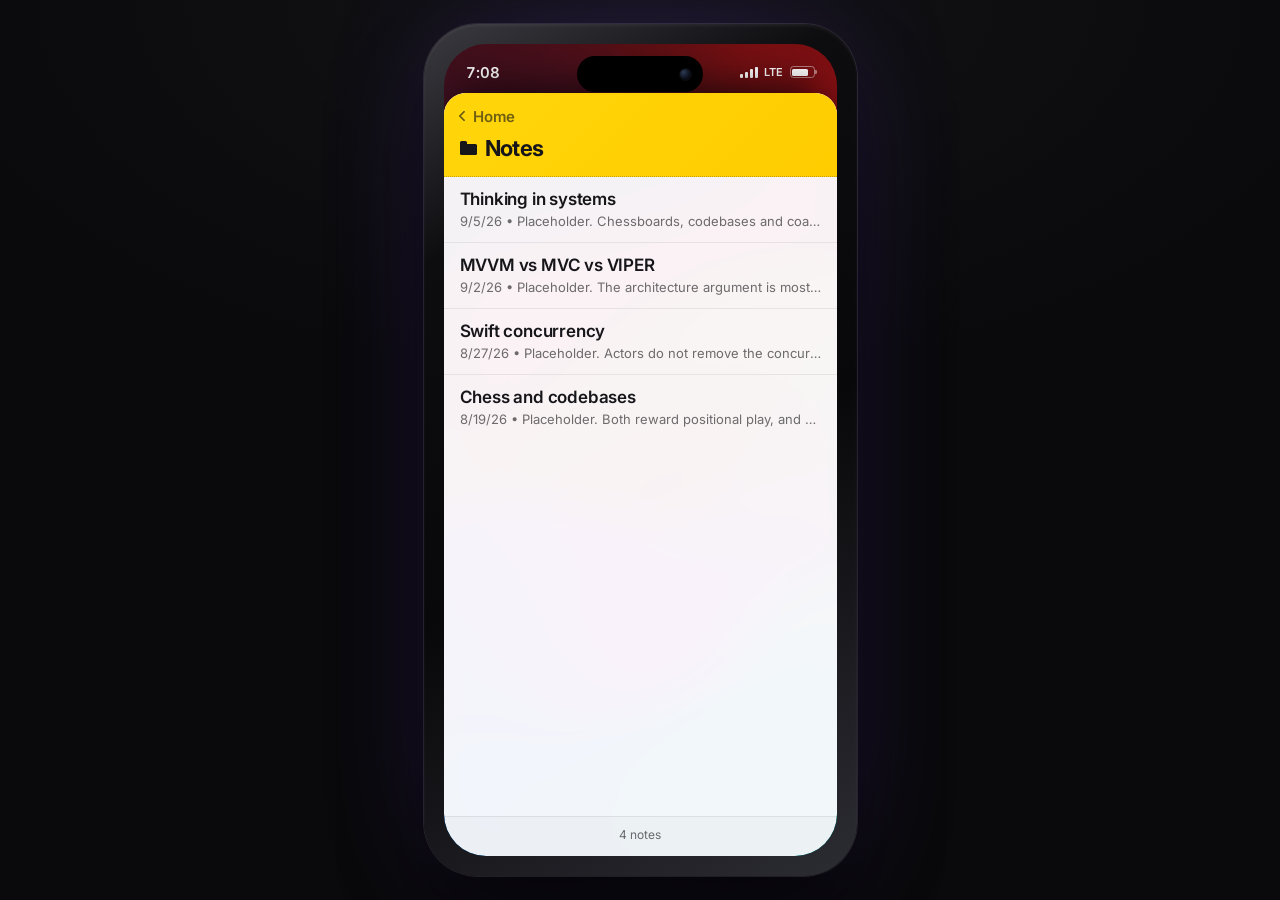
==== notes/index.html @ 321afedf "Make the build deterministic, and tidy the generated head The feed carried a wall-clock lastBuildDat" ====
<!DOCTYPE html>
<html lang="en">
<head>
  <meta charset="utf-8" />
  <meta name="viewport" content="width=device-width, initial-scale=1, viewport-fit=cover" />
<!-- generated by build.py — edit content/notes/*.md instead -->

  <title>Notes — Zain A.</title>
  <meta name="description" content="Long-form notes on iOS engineering, architecture and the systems around them." />
  <link rel="canonical" href="https://iosza.in/notes/" />
  <meta name="theme-color" content="#0a0a0c" />
  <meta name="color-scheme" content="dark" />

  <meta property="og:type" content="website" />
  <meta property="og:url" content="https://iosza.in/notes/" />
  <meta property="og:title" content="Notes — Zain A." />
  <meta property="og:description" content="Long-form notes on iOS engineering, architecture and the systems around them." />
  <meta property="og:image" content="https://iosza.in/assets/og-card.png" />
  <meta property="og:image:width" content="1200" />
  <meta property="og:image:height" content="630" />
  <meta property="og:image:alt" content="Zain A., iOS Engineer" />

  <meta name="twitter:card" content="summary_large_image" />
  <meta name="twitter:title" content="Notes — Zain A." />
  <meta name="twitter:description" content="Long-form notes on iOS engineering, architecture and the systems around them." />
  <meta name="twitter:image" content="https://iosza.in/assets/og-card.png" />

  <link rel="icon" href="../assets/favicon.svg" type="image/svg+xml" />
  <link rel="apple-touch-icon" href="../assets/apple-touch-icon.png" />
  <link rel="alternate" type="application/rss+xml" title="Notes — Zain A." href="../notes/feed.xml" />

  <link rel="preconnect" href="https://fonts.googleapis.com">
  <link rel="preconnect" href="https://fonts.gstatic.com" crossorigin>
  <link href="https://fonts.googleapis.com/css2?family=Inter:wght@400;500;600;700&display=swap" rel="stylesheet">
  <link rel="stylesheet" href="../styles.css">

  <script type="application/ld+json">
  {
    "@context": "https://schema.org",
    "@type": "Blog",
    "name": "Notes — Zain A.",
    "url": "https://iosza.in/notes/",
    "author": { "@type": "Person", "name": "Zain Ahmed", "url": "https://iosza.in/" }
  }
  </script>
</head>
<body>
  <div class="stage">
    <div class="phone-frame">
      <div class="dynamic-island" aria-hidden="true">
        <span class="island-camera"></span>
      </div>

      <main class="screen screen-app">
        <div class="statusbar" aria-hidden="true">
          <span class="clock" id="time">9:41</span>
          <span class="status-right">
            <span class="signal"><i></i><i></i><i></i><i></i></span>
            <span class="carrier">LTE</span>
            <span class="battery"></span>
          </span>
        </div>

        <section class="notes-app" aria-labelledby="notes-app-title">
          <header class="notes-app-bar">
            <a class="notes-app-back" href="../">
              <span class="notes-app-chevron" aria-hidden="true"></span>
              <span>Home</span>
            </a>
            <h1 class="notes-app-title" id="notes-app-title">
              <span class="notes-glyph" aria-hidden="true"></span>
              Notes
            </h1>
          </header>

          <ul class="notes-app-list">
            <li class="note-row">
              <a class="note-row-link" href="thinking-in-systems/">
                <span class="note-row-title">Thinking in systems</span>
                <span class="note-row-meta"><time datetime="2026-09-05">9/5/26</time> &#8226; Placeholder. Chessboards, codebases and coalitions turn out to be the same problem wearing different clothes.</span>
              </a>
            </li>
            <li class="note-row">
              <a class="note-row-link" href="mvvm-vs-mvc-vs-viper/">
                <span class="note-row-title">MVVM vs MVC vs VIPER</span>
                <span class="note-row-meta"><time datetime="2026-09-02">9/2/26</time> &#8226; Placeholder. The architecture argument is mostly an argument about where you are willing to put the mess.</span>
              </a>
            </li>
            <li class="note-row">
              <a class="note-row-link" href="swift-concurrency/">
                <span class="note-row-title">Swift concurrency</span>
                <span class="note-row-meta"><time datetime="2026-08-27">8/27/26</time> &#8226; Placeholder. Actors do not remove the concurrency problem, they move it to the boundary where you can see it.</span>
              </a>
            </li>
            <li class="note-row">
              <a class="note-row-link" href="chess-and-codebases/">
                <span class="note-row-title">Chess and codebases</span>
                <span class="note-row-meta"><time datetime="2026-08-19">8/19/26</time> &#8226; Placeholder. Both reward positional play, and both punish the move that only works if nothing else changes.</span>
              </a>
            </li>
          </ul>

          <p class="notes-app-count">4 notes</p>
        </section>
      </main>
    </div>
  </div>

  <script src="../clock.js"></script>
</body>
</html>
---- styles.css ----
/* ==========================================================================
   Zain Ahmed — iOS-style portfolio
   The phone frame is 393px wide, matching an iPhone 15 Pro at 1x, so the
   iOS type ramp below is used at its true point sizes rather than rescaled.
   ========================================================================== */

:root {
  /* --- Wallpaper -------------------------------------------------------- */
  /* The stock iOS wallpaper. It is what makes this read as an iPhone rather
     than a generic phone, so it stays. */
  --wall: url('assets/wallpaper.jpg') center / cover no-repeat;
  /* The image has a near-white band across the middle, exactly where the
     Connect and Tools rows sit, and that band sets the legibility floor.

     Most of the taming is done by the filter rather than the scrim, because a
     black scrim desaturates as it darkens — it washes the wallpaper toward
     grey — whereas contrast() compresses the bright band while lifting the
     shadows, and saturate() puts the colour back. Measured against the source
     image, this combination is 35% brighter and 26% more colourful than a flat
     scrim alone, at the same worst-case contrast.

     White app labels sit at 4.57:1 here (AA is 4.5:1). Raising brightness or
     dropping the scrim goes under it — re-measure rather than adjusting by
     eye. */
  --wall-filter: saturate(1.45) contrast(0.8) brightness(0.72);
  --wall-scrim:
    linear-gradient(
      180deg,
      rgba(8, 4, 20, 0.20) 0%,
      rgba(8, 4, 20, 0.26) 34%,
      rgba(8, 4, 20, 0.30) 62%,
      rgba(8, 4, 20, 0.24) 100%
    );

  /* --- Surfaces --------------------------------------------------------- */
  --void: #0a0a0c;          /* the room the phone sits in */
  --void-lift: #131317;
  --widget-bg: rgba(255, 255, 255, 0.94);
  --widget-line: rgba(0, 0, 0, 0.07);
  --panel-bg: rgba(22, 20, 30, 0.72);
  --panel-line: rgba(255, 255, 255, 0.10);
  --sheet-bg: rgba(30, 28, 38, 0.86);

  /* --- Ink -------------------------------------------------------------- */
  --ink: #ffffff;
  --ink-2: rgba(255, 255, 255, 0.72);
  --ink-3: rgba(255, 255, 255, 0.46);
  --ink-dark: #16161a;
  --ink-dark-2: rgba(22, 22, 26, 0.62);
  --ink-dark-3: rgba(22, 22, 26, 0.42);

  /* iOS dark-mode system colors, not the light-mode ones. */
  --blue: #0a84ff;
  --yellow: #ffd60a;
  --focus: #0a84ff;

  /* --- Type ramp (iOS) -------------------------------------------------- */
  --t-large: 34px;
  --t-title2: 22px;
  --t-title3: 20px;
  --t-headline: 17px;
  --t-body: 17px;
  --t-callout: 16px;
  --t-subhead: 15px;
  --t-footnote: 13px;
  --t-caption: 12px;
  --t-caption2: 11px;

  --sans: -apple-system, BlinkMacSystemFont, "SF Pro Text", "SF Pro Display",
          "Inter", "Segoe UI", Roboto, system-ui, sans-serif;
  --mono: ui-monospace, SFMono-Regular, "SF Mono", Menlo, Consolas, monospace;

  /* --- Reading scale ----------------------------------------------------
     The ramp above is a UI ramp. It tops out at 17px for body copy, which is
     right in a 393px column and too small in a 65ch one, so long-form gets
     four more steps rather than a second system — the article pages still use
     --t-footnote, --t-callout and --t-title3 alongside these. Each one is the
     ceiling of a clamp whose floor is a value from the ramp above, so a phone
     reads the iOS sizes and a laptop reads the larger ones. */
  --t-read: 20px;
  --t-read-lead: 22px;
  --t-read-h2: 30px;
  --t-display: 40px;

  /* --- Article surfaces --------------------------------------------------
     The article pages keep the wallpaper so they feel like the same site, but
     a 2,000-word column cannot be asked to hold contrast against the image's
     near-white band. A second veil over the usual scrim takes the worst case
     from 4.57:1 to 9.3:1 for white and 5.7:1 for --ink-2, which is what the
     hero sits on; the reading surface under it composites to rgb(19,19,22)
     over that same worst case, putting body text at 14.0:1. */
  --read-veil:
    linear-gradient(
      180deg,
      rgba(6, 4, 14, 0.42) 0%,
      rgba(6, 4, 14, 0.55) 55%,
      rgba(6, 4, 14, 0.62) 100%
    );
  --read-surface: rgba(12, 12, 15, 0.94);
  --ink-read: rgba(255, 255, 255, 0.88);

  /* --- Geometry --------------------------------------------------------- */
  --r-tile: 22%;            /* percentage keeps the squircle proportional */
  --r-widget: 20px;
  --r-panel: 26px;
  --r-screen: 42px;
  --r-frame: 54px;

  /* --- Motion ----------------------------------------------------------- */
  /* The curve iOS uses to present sheets. */
  --ease-sheet: cubic-bezier(0.32, 0.72, 0, 1);
  --ease-out: cubic-bezier(0.22, 0.61, 0.36, 1);
  /* A real spring, with the overshoot left in. */
  --spring: linear(
    0, 0.0088 1.9%, 0.0344 3.9%, 0.1163 7.2%, 0.4213 16.6%, 0.5399 20.7%,
    0.6408 24.9%, 0.7255 29.2%, 0.7962 33.7%, 0.8548 38.5%, 0.9028 43.6%,
    0.9419 49.3%, 0.9718 55.4%, 0.9937 62.5%, 1.0074 70.4%, 1.0129 80.4%,
    1.0084 94.4%, 1
  );
  --dur-sheet: 480ms;
  --dur-tap: 140ms;
}

/* ==========================================================================
   Reset
   ========================================================================== */

*, *::before, *::after { box-sizing: border-box; }
* { margin: 0; padding: 0; }

html { -webkit-text-size-adjust: 100%; }

body {
  min-height: 100vh;
  min-height: 100dvh;
  font-family: var(--sans);
  font-size: var(--t-body);
  line-height: 1.4;
  color: var(--ink);
  background: var(--void);
  background-image: radial-gradient(80% 60% at 50% 0%, var(--void-lift) 0%, var(--void) 70%);
  -webkit-font-smoothing: antialiased;
  -moz-osx-font-smoothing: grayscale;
  overflow-x: hidden;
}

img { display: block; max-width: 100%; height: auto; }
ul { list-style: none; }

button {
  font: inherit;
  color: inherit;
  background: none;
  border: 0;
  cursor: pointer;
  -webkit-tap-highlight-color: transparent;
}

a {
  color: inherit;
  text-decoration: none;
  -webkit-tap-highlight-color: transparent;
}

:focus-visible {
  outline: 2px solid var(--focus);
  outline-offset: 3px;
  border-radius: 6px;
}

/* ==========================================================================
   Stage — the room the phone is staged in
   ========================================================================== */

.stage {
  position: relative;
  display: flex;
  align-items: center;
  justify-content: center;
  min-height: 100vh;
  min-height: 100dvh;
  padding: 24px;
}

/* A soft pool of light under the phone, so it reads as sitting in a space
   rather than floating on a flat background. */
.stage::after {
  content: "";
  position: absolute;
  left: 50%;
  bottom: max(8px, 4vh);
  width: min(620px, 70vw);
  height: 120px;
  transform: translateX(-50%);
  background: radial-gradient(50% 50% at 50% 50%, rgba(123, 63, 242, 0.22) 0%, rgba(123, 63, 242, 0) 70%);
  filter: blur(24px);
  pointer-events: none;
  z-index: 0;
  transition: transform 700ms var(--ease-sheet);
}

.stage.detail-open::after { transform: translateX(calc(-50% - 250px)); }

/* ==========================================================================
   Phone
   ========================================================================== */

.phone-frame {
  position: relative;
  z-index: 1;
  width: 433px;              /* 393 screen + 20 bezel each side */
  height: 892px;
  max-height: calc(100dvh - 48px);
  padding: 20px;
  border-radius: var(--r-frame);
  background: linear-gradient(150deg, #3a3a40 0%, #0d0d10 22%, #08080a 55%, #2c2c33 100%);
  box-shadow:
    0 0 0 1px rgba(255, 255, 255, 0.10),
    0 2px 3px rgba(255, 255, 255, 0.06) inset,
    0 50px 90px -20px rgba(0, 0, 0, 0.85),
    0 0 120px -30px rgba(123, 63, 242, 0.35);
  transition: transform 700ms var(--ease-sheet);
}

.stage.detail-open .phone-frame { transform: translateX(-250px); }

.dynamic-island {
  position: absolute;
  top: 32px;
  left: 50%;
  transform: translateX(-50%);
  width: 126px;
  height: 36px;
  border-radius: 18px;
  background: #000;
  z-index: 5;
  display: flex;
  align-items: center;
  justify-content: flex-end;
  padding-right: 12px;
}

.island-camera {
  width: 11px;
  height: 11px;
  border-radius: 50%;
  background: radial-gradient(circle at 32% 30%, #2b3a55 0%, #0a0d16 62%);
  box-shadow: 0 0 0 1px rgba(255, 255, 255, 0.05);
}

/* --- Screen ------------------------------------------------------------- */

.screen {
  position: relative;
  display: grid;
  grid-template-rows: auto auto 1fr auto;
  gap: 11px;
  width: 100%;
  height: 100%;
  padding: 12px 18px 14px;
  border-radius: var(--r-screen);
  /* The frame is a fixed height and shrinks with the viewport, so on a short
     window the content can exceed it. Scrolling beats clipping the dock. */
  overflow-y: auto;
  overflow-x: hidden;
  scrollbar-width: none;
  isolation: isolate;
}

.screen::-webkit-scrollbar { display: none; }

.screen::before {
  content: "";
  position: absolute;
  inset: 0;
  background: var(--wall);
  filter: var(--wall-filter);
  z-index: -2;
}

.screen::after {
  content: "";
  position: absolute;
  inset: 0;
  background: var(--wall-scrim);
  z-index: -1;
}

/* ==========================================================================
   Status bar
   ========================================================================== */

.statusbar {
  display: flex;
  align-items: center;
  justify-content: space-between;
  padding: 6px 12px 0;
  font-size: var(--t-subhead);
  font-weight: 600;
  letter-spacing: 0.1px;
}

/* Tabular figures so the clock does not reflow as the digits change. */
.clock { font-variant-numeric: tabular-nums; }

.status-right {
  display: flex;
  align-items: center;
  gap: 6px;
}

.signal {
  display: flex;
  align-items: flex-end;
  gap: 2px;
  height: 11px;
}

.signal i {
  width: 3px;
  border-radius: 1px;
  background: var(--ink);
}

.signal i:nth-child(1) { height: 4px; }
.signal i:nth-child(2) { height: 6px; }
.signal i:nth-child(3) { height: 9px; }
.signal i:nth-child(4) { height: 11px; }

.carrier { font-size: var(--t-caption2); font-weight: 600; }

.battery {
  position: relative;
  width: 25px;
  height: 12px;
  border: 1px solid rgba(255, 255, 255, 0.45);
  border-radius: 3.5px;
}

.battery::before {
  content: "";
  position: absolute;
  inset: 1.5px;
  width: 68%;
  border-radius: 1.5px;
  background: var(--ink);
}

.battery::after {
  content: "";
  position: absolute;
  top: 50%;
  right: -3px;
  width: 2px;
  height: 4px;
  transform: translateY(-50%);
  border-radius: 0 1px 1px 0;
  background: rgba(255, 255, 255, 0.45);
}

/* ==========================================================================
   Widgets
   ========================================================================== */

.widgets {
  display: grid;
  grid-template-columns: 1fr 1fr;
  gap: 10px;
}

.widget {
  padding: 12px;
  border-radius: var(--r-widget);
  background: var(--widget-bg);
  color: var(--ink-dark);
  box-shadow:
    0 1px 0 rgba(255, 255, 255, 0.4) inset,
    0 8px 22px -10px rgba(0, 0, 0, 0.65);
  -webkit-backdrop-filter: blur(20px) saturate(180%);
  backdrop-filter: blur(20px) saturate(180%);
}

/* Widgets on a real home screen do not match each other — each one carries its
   own app's design language. Notes keeps the white paper of the real Notes
   widget; this one takes the dark vibrancy material, which separates the two
   and lets the name carry the weight its heading rank deserves. */
.about {
  color: var(--ink);
  /* A dark vibrancy material, so it stays translucent and lets the wallpaper
     through the blur — that is what separates it from the wallpaper, not
     opacity. An earlier pass at 0.94 alpha was effectively solid: it sat only
     1.5x lighter than the band behind it, which read as a flat dark slab and
     made the backdrop-filter pointless. These values land 3.4-4.3x lighter
     than that band, keeping white at 9.3:1 and the tagline at 4.6:1. */
  background:
    linear-gradient(158deg, rgba(104, 100, 140, 0.56) 0%, rgba(88, 84, 122, 0.58) 100%);
  -webkit-backdrop-filter: blur(30px) saturate(200%);
  backdrop-filter: blur(30px) saturate(200%);
  box-shadow:
    0 0 0 0.5px rgba(255, 255, 255, 0.22) inset,
    0 1px 0 rgba(255, 255, 255, 0.18) inset,
    0 12px 30px -14px rgba(0, 0, 0, 0.8);
}

/* Short and lowercase, so it can carry real size — a four-letter name at the
   old 22px just left the card looking empty. */
.about h1 {
  font-size: var(--t-large);
  font-weight: 700;
  letter-spacing: -1.4px;
  line-height: 1;
}

.about .role {
  margin-top: 7px;
  font-size: var(--t-caption);
  font-weight: 600;
  line-height: 1.45;
  /* iOS system blue is tuned for near-black. On this lifted, translucent
     surface it measures 2.55:1 — lightened until it clears AA at 4.9:1. */
  color: #82c2ff;
}

.about .tagline {
  margin-top: 8px;
  padding-top: 8px;
  border-top: 1px solid rgba(255, 255, 255, 0.12);
  font-size: var(--t-caption2);
  line-height: 1.35;
  color: var(--ink-2);
  text-wrap: pretty;
}

/* --- Notes -------------------------------------------------------------- */

/* The real Notes widget: a yellow header band with a white folder mark, a
   perforated edge under it, then the note list on white. The header bleeds to
   the widget edges, so the padding lives on the sections rather than the card.
   `.widget.notes` outranks the plain `.widget` padding at every breakpoint. */
.widget.notes {
  display: flex;
  flex-direction: column;
  padding: 0;
  overflow: hidden;
}

/* An <a> to /notes/, matching the real widget: tapping the header opens the
   app. The band bleeds to the widget edges under `overflow: hidden`, so the
   focus ring is inset — a positive offset would be clipped away. */
.notes-header {
  display: flex;
  align-items: center;
  gap: 7px;
  padding: 9px 13px 7px;
  color: var(--ink-dark);
  background: linear-gradient(135deg, #ffd60a 0%, #ffcc00 100%);
  border-bottom: 1.5px dotted rgba(0, 0, 0, 0.22);
  transition: filter var(--dur-tap) var(--ease-out);
}

.notes-header:focus-visible {
  outline: 2px solid var(--ink-dark);
  outline-offset: -3px;
  border-radius: 0;
}

@media (hover: hover) {
  .notes-header:hover { filter: brightness(1.06); }
}

/* Filled white folder: a tab, then the body. */
.notes-glyph {
  position: relative;
  width: 17px;
  height: 14px;
  flex-shrink: 0;
}

.notes-glyph::before {
  content: "";
  position: absolute;
  top: 0;
  left: 0;
  width: 7.5px;
  height: 3.5px;
  border-radius: 1.5px 1.5px 0 0;
  background: currentColor;
}

.notes-glyph::after {
  content: "";
  position: absolute;
  top: 2.5px;
  left: 0;
  width: 17px;
  height: 11.5px;
  border-radius: 1.5px;
  background: currentColor;
}

/* Dark ink, not white. White on this yellow measures 1.41:1 — it is what the
   real widget does, and it is indefensible on a site that lists ADA work in
   its own experience panel. Near-black on the same band is 12.8:1 and reads
   as the Notes app's navigation bar, which is where the app view takes it. */
.notes h2 {
  font-size: var(--t-footnote);
  font-weight: 700;
  letter-spacing: -0.1px;
  color: var(--ink-dark);
}

.notes-list {
  display: flex;
  flex-direction: column;
  padding: 0 13px 10px;
}

.note-item {
  display: flex;
  flex-direction: column;
  padding: 6px 0;
  border-bottom: 1px solid var(--widget-line);
}

.note-item:last-child { border-bottom: 0; padding-bottom: 0; }

/* Each row goes straight to its article rather than to the list: the rows name
   specific pieces, so landing on an index would read as a misfire. */
.note-link {
  display: flex;
  flex-direction: column;
  gap: 1px;
}

.note-link:active { opacity: 0.5; }

@media (hover: hover) {
  .note-link:hover .note-title {
    text-decoration: underline;
    text-underline-offset: 2px;
  }
}

.note-title {
  font-size: var(--t-caption);
  font-weight: 600;
  line-height: 1.25;
}

/* One line, clipped. The preview is the note's description now rather than a
   fixed "No additional text", and a two-line preview would grow the card past
   the name widget it is stretch-aligned with.

   --ink-dark-3 was 2.53:1 against the widget paper. --ink-dark-2 is 4.96:1;
   the alpha that first clears AA here is 0.591, so 0.62 is the nearest token
   above it rather than a new one. */
.note-meta {
  font-size: 10px;
  color: var(--ink-dark-2);
  line-height: 1.2;
  white-space: nowrap;
  overflow: hidden;
  text-overflow: ellipsis;
}

/* ==========================================================================
   Notes app — /notes/, the widget's app opened over the home screen

   This is a page of its own rather than an overlay on /. An overlay would mean
   browser Back from an article returns to the home screen with the app shut,
   and the list would have no URL to link or share.

   A list of titles reads fine at 393px, so the frame costs nothing here and
   the illusion is worth keeping. The articles abandon it — see Reader below.
   ========================================================================== */

/* Two rows, not four: status bar, then the app filling everything under it.
   `.screen.screen-app` outranks the plain `.screen` rule in the mobile block,
   which restates the four-row template. */
.screen.screen-app {
  grid-template-rows: auto 1fr;
  gap: 0;
  padding: 12px 0 0;
}

.screen-app .statusbar { padding: 6px 22px 0; }

/* iOS zooms an app open from the icon it was launched from. The Notes icon is
   the third tile of the Connect row, about 62% across and 66% down the home
   screen, and the app is very nearly the full screen, so its own 62%/66% is
   close enough to land the zoom where the icon was. 0.16 is 62px over 393px —
   an icon's share of the screen width. */
@keyframes app-open {
  from { opacity: 0; transform: scale(0.16); }
  to   { opacity: 1; transform: scale(1); }
}

.notes-app {
  display: flex;
  flex-direction: column;
  min-height: 0;             /* so the list, not the card, does the scrolling */
  margin-top: 10px;
  border-radius: 22px 22px 0 0;
  background: rgba(252, 252, 254, 0.96);
  -webkit-backdrop-filter: blur(24px) saturate(180%);
  backdrop-filter: blur(24px) saturate(180%);
  color: var(--ink-dark);
  overflow: hidden;
  box-shadow:
    0 1px 0 rgba(255, 255, 255, 0.5) inset,
    0 -14px 40px -12px rgba(0, 0, 0, 0.7);
  transform-origin: 62% 66%;
  animation: app-open 520ms var(--ease-sheet) backwards;
}

/* --- Navigation bar ----------------------------------------------------- */

.notes-app-bar {
  flex-shrink: 0;
  padding: 10px 16px 12px;
  background: linear-gradient(135deg, #ffd60a 0%, #ffcc00 100%);
  border-bottom: 1.5px dotted rgba(0, 0, 0, 0.22);
}

.notes-app-back {
  display: inline-flex;
  align-items: center;
  gap: 5px;
  font-size: var(--t-subhead);
  font-weight: 600;
  color: var(--ink-dark-2);   /* 7.3:1 on the band */
}

.notes-app-back:focus-visible {
  outline-color: var(--ink-dark);
  outline-offset: 2px;
}

@media (hover: hover) {
  .notes-app-back:hover { color: var(--ink-dark); }
}

.notes-app-chevron {
  width: 8px;
  height: 8px;
  border-left: 2px solid currentColor;
  border-bottom: 2px solid currentColor;
  border-radius: 1px;
  transform: rotate(45deg);
}

.notes-app-title {
  display: flex;
  align-items: center;
  gap: 8px;
  margin-top: 6px;
  font-size: var(--t-title2);
  font-weight: 700;
  letter-spacing: -0.6px;
  color: var(--ink-dark);
}

/* --- List --------------------------------------------------------------- */

.notes-app-list {
  flex: 1;
  min-height: 0;
  overflow-y: auto;
  overscroll-behavior: contain;
  -webkit-overflow-scrolling: touch;
}

.note-row + .note-row { border-top: 1px solid var(--widget-line); }

.note-row-link {
  display: flex;
  flex-direction: column;
  gap: 3px;
  padding: 12px 16px;
}

/* The rows run edge to edge inside `overflow: hidden`, so the ring is inset. */
.note-row-link:focus-visible {
  outline: 2px solid var(--focus);
  outline-offset: -3px;
  border-radius: 8px;
}

.note-row-link:active { background: rgba(0, 0, 0, 0.05); }

@media (hover: hover) {
  .note-row-link:hover { background: rgba(0, 0, 0, 0.035); }
}

.note-row-title {
  font-size: var(--t-headline);
  font-weight: 600;
  line-height: 1.25;
  letter-spacing: -0.2px;
}

/* One line with an ellipsis, the way the real list truncates a preview. */
.note-row-meta {
  font-size: var(--t-footnote);
  line-height: 1.3;
  color: var(--ink-dark-2);   /* 4.96:1 on the app's paper */
  white-space: nowrap;
  overflow: hidden;
  text-overflow: ellipsis;
}

/* The count sits in a bottom toolbar, as it does in the app. */
.notes-app-count {
  flex-shrink: 0;
  padding: 10px 16px max(12px, env(safe-area-inset-bottom));
  border-top: 1px solid var(--widget-line);
  background: rgba(0, 0, 0, 0.025);
  font-size: var(--t-caption);
  text-align: center;
  color: var(--ink-dark-2);
}

/* ==========================================================================
   App grid
   ========================================================================== */

/* A real home screen grid has a fixed pitch: the rows sit at a constant spacing
   under the widgets and do not stretch to fill the screen. iPad uses a larger
   pitch than iPhone, but it is still fixed. Any spare height collects between
   the last row and the dock, which is why this is flex-start and not
   space-evenly or center. */
.apps {
  display: flex;
  flex-direction: column;
  justify-content: flex-start;
  gap: 13px;
}

.row-title {
  position: relative;
  margin-bottom: 9px;
  padding: 0 4px 6px;
  font-size: var(--t-footnote);
  font-weight: 600;
  letter-spacing: -0.08px;
  color: var(--ink-2);
  text-shadow: 0 1px 3px rgba(0, 0, 0, 0.45);
}

/* A hairline under each section heading. It fades out to the right rather than
   from both ends: the headings are left-aligned, so a symmetric fade would
   imply centred content. The dark line beneath the light one keeps it visible
   where the wallpaper runs pale. */
.row-title::after {
  content: "";
  position: absolute;
  left: 0;
  right: 0;
  bottom: 0;
  height: 1px;
  background: linear-gradient(
    90deg,
    rgba(255, 255, 255, 0.26) 0%,
    rgba(255, 255, 255, 0.14) 48%,
    rgba(255, 255, 255, 0) 100%
  );
  box-shadow: 0 1px 0 rgba(0, 0, 0, 0.18);
}

.row-apps {
  display: grid;
  grid-template-columns: repeat(4, 1fr);
  gap: 10px 4px;
}

.icon {
  display: flex;
  flex-direction: column;
  align-items: center;
  gap: 5px;
  min-width: 0;
}

.tile {
  position: relative;
  display: block;
  width: 56px;
  aspect-ratio: 1;
  border-radius: var(--r-tile);
  overflow: hidden;
  background: rgba(255, 255, 255, 0.06);
  box-shadow:
    0 0 0 0.5px rgba(255, 255, 255, 0.14),
    0 6px 14px -6px rgba(0, 0, 0, 0.7);
  transition: transform var(--dur-tap) var(--ease-out);
}

.tile img { width: 100%; height: 100%; object-fit: cover; }

/* Two source icons ship with their own padding baked in; scale them up so
   every tile reads at the same optical size. */
.tile img[src*="xcode"],
.tile img[src*="swiftui"] { transform: scale(1.08); }

.label {
  font-size: var(--t-caption2);
  font-weight: 500;
  letter-spacing: -0.05px;
  color: var(--ink);
  text-shadow: 0 1px 3px rgba(0, 0, 0, 0.6);
  text-align: center;
  max-width: 100%;
  overflow: hidden;
  text-overflow: ellipsis;
  white-space: nowrap;
}

/* Touch and pointer feedback: iOS scales the icon, it does not fade it. */
.icon:active .tile { transform: scale(0.9); }

@media (hover: hover) {
  .icon:hover .tile { transform: scale(1.06); }
  .icon:active .tile { transform: scale(0.9); }
}

.icon:focus-visible { outline: none; }
.icon:focus-visible .tile {
  outline: 2.5px solid var(--focus);
  outline-offset: 3px;
}

/* ==========================================================================
   Dock
   ========================================================================== */

.dock-section { display: flex; flex-direction: column; gap: 8px; }

.dock-title {
  font-size: var(--t-footnote);
  font-weight: 600;
  color: var(--ink-2);
  text-align: center;
  text-shadow: 0 1px 3px rgba(0, 0, 0, 0.45);
}

.dock {
  display: flex;
  justify-content: center;
  gap: 22px;
  padding: 9px 20px;
  border-radius: 30px;
  background: rgba(255, 255, 255, 0.12);
  -webkit-backdrop-filter: blur(24px) saturate(180%);
  backdrop-filter: blur(24px) saturate(180%);
  box-shadow: 0 0 0 0.5px rgba(255, 255, 255, 0.10) inset;
}

.dock .tile { width: 52px; }
.dock a:active .tile { transform: scale(0.9); }

@media (hover: hover) {
  .dock a:hover .tile { transform: scale(1.06); }
}

.dock a:focus-visible { outline: none; }
.dock a:focus-visible .tile {
  outline: 2.5px solid var(--focus);
  outline-offset: 3px;
}

/* ==========================================================================
   Detail panel — desktop: a card beside the phone; mobile: a bottom sheet
   ========================================================================== */

.detail {
  position: absolute;
  top: 50%;
  left: 50%;
  z-index: 2;
  width: 460px;
  /* Shrink-wraps the content so a short entry is a compact card rather than a
     full-height column with dead space under the button. */
  height: auto;
  max-height: min(892px, calc(100dvh - 48px));
  /* The resting offset stays close to the open one: a hidden element still
     counts toward scrollWidth, and parking it far right gave the page a
     phantom horizontal scrollbar at narrower desktop widths. */
  transform: translate(calc(-50% + 264px), -50%);
  opacity: 0;
  visibility: hidden;
  transition:
    transform var(--dur-sheet) var(--ease-sheet),
    opacity 300ms var(--ease-out),
    visibility 0s linear var(--dur-sheet);
}

.stage.detail-open .detail {
  transform: translate(calc(-50% + 240px), -50%);
  opacity: 1;
  visibility: visible;
  transition:
    transform var(--dur-sheet) var(--ease-sheet),
    opacity 300ms var(--ease-out),
    visibility 0s;
}

.detail-panel {
  position: relative;
  height: auto;
  max-height: min(892px, calc(100dvh - 48px));
  overflow-y: auto;
  overscroll-behavior: contain;
  -webkit-overflow-scrolling: touch;
  padding: 34px 32px 32px;
  border-radius: var(--r-panel);
  background: var(--panel-bg);
  -webkit-backdrop-filter: blur(40px) saturate(180%);
  backdrop-filter: blur(40px) saturate(180%);
  box-shadow:
    0 0 0 1px var(--panel-line),
    0 1px 0 rgba(255, 255, 255, 0.08) inset,
    0 40px 80px -30px rgba(0, 0, 0, 0.9);
}

/* --- Panel content ------------------------------------------------------ */

.detail-close {
  position: absolute;
  top: 18px;
  right: 18px;
  display: grid;
  place-items: center;
  width: 30px;
  height: 30px;
  border-radius: 50%;
  background: rgba(255, 255, 255, 0.12);
  color: var(--ink-2);
  font-size: 15px;
  line-height: 1;
  transition: background var(--dur-tap) var(--ease-out);
}

.detail-close:hover { background: rgba(255, 255, 255, 0.22); color: var(--ink); }
.detail-close:active { transform: scale(0.92); }

.detail-head {
  display: flex;
  align-items: center;
  gap: 16px;
  padding-bottom: 20px;
  margin-bottom: 20px;
  border-bottom: 1px solid var(--panel-line);
}

.detail-icon {
  width: 64px;
  height: 64px;
  flex-shrink: 0;
  border-radius: var(--r-tile);
  overflow: hidden;
  box-shadow: 0 0 0 0.5px rgba(255, 255, 255, 0.16), 0 8px 18px -8px rgba(0, 0, 0, 0.8);
}

.detail-icon img { width: 100%; height: 100%; object-fit: cover; }

.detail-title {
  font-size: var(--t-title2);
  font-weight: 700;
  letter-spacing: -0.5px;
  line-height: 1.15;
}

.detail-role {
  margin-top: 3px;
  font-size: var(--t-subhead);
  font-weight: 500;
  color: var(--blue);
}

.detail-date {
  margin-top: 1px;
  font-size: var(--t-footnote);
  color: var(--ink-3);
  font-variant-numeric: tabular-nums;
}

.detail-body p { font-size: var(--t-subhead); color: var(--ink-2); }

.detail-bullet {
  position: relative;
  padding-left: 18px;
  margin-bottom: 11px;
  font-size: var(--t-subhead);
  line-height: 1.45;
  color: var(--ink-2);
  text-wrap: pretty;
}

.detail-bullet::before {
  content: "";
  position: absolute;
  left: 2px;
  top: 8px;
  width: 5px;
  height: 5px;
  border-radius: 50%;
  background: var(--blue);
}

.detail-link {
  color: var(--blue);
  font-weight: 500;
  text-decoration: underline;
  text-decoration-color: rgba(10, 132, 255, 0.4);
  text-underline-offset: 3px;
}

.detail-link:hover { text-decoration-color: var(--blue); }

.detail-tech {
  display: flex;
  flex-wrap: wrap;
  gap: 7px;
  margin-top: 22px;
}

.detail-tech span {
  padding: 5px 11px;
  border-radius: 100px;
  font-size: var(--t-caption);
  font-weight: 500;
  color: var(--ink-2);
  background: rgba(255, 255, 255, 0.08);
  box-shadow: 0 0 0 0.5px rgba(255, 255, 255, 0.10);
}

.detail-dismiss {
  display: block;
  width: 100%;
  margin-top: 28px;
  padding: 13px;
  border-radius: 14px;
  font-size: var(--t-headline);
  font-weight: 600;
  color: var(--blue);
  background: rgba(10, 132, 255, 0.12);
  transition: background var(--dur-tap) var(--ease-out);
}

.detail-dismiss:hover { background: rgba(10, 132, 255, 0.2); }
.detail-dismiss:active { transform: scale(0.985); }

/* The grabber only means anything on a sheet, so it is hidden on desktop. */
.detail-grabber { display: none; }

/* ==========================================================================
   Modal sheet
   ========================================================================== */

.sheet-backdrop {
  position: fixed;
  inset: 0;
  z-index: 50;
  display: grid;
  place-items: center;
  padding: 24px;
  background: rgba(4, 2, 10, 0.5);
  -webkit-backdrop-filter: blur(6px);
  backdrop-filter: blur(6px);
  opacity: 0;
  transition: opacity 260ms var(--ease-out);
}

.sheet-backdrop.open { opacity: 1; }

.sheet {
  position: relative;
  width: min(360px, 100%);
  max-height: min(560px, 85dvh);
  overflow-y: auto;
  overscroll-behavior: contain;
  padding: 26px 24px 24px;
  border-radius: var(--r-panel);
  background: var(--sheet-bg);
  -webkit-backdrop-filter: blur(40px) saturate(180%);
  backdrop-filter: blur(40px) saturate(180%);
  box-shadow:
    0 0 0 1px var(--panel-line),
    0 1px 0 rgba(255, 255, 255, 0.08) inset,
    0 40px 80px -30px rgba(0, 0, 0, 0.9);
  transform: scale(0.92);
  opacity: 0;
  transition:
    transform var(--dur-sheet) var(--spring),
    opacity 220ms var(--ease-out);
}

.sheet-backdrop.open .sheet { transform: scale(1); opacity: 1; }

.sheet-head {
  display: flex;
  align-items: flex-start;
  justify-content: space-between;
  gap: 12px;
  margin-bottom: 14px;
}

.sheet-title {
  font-size: var(--t-title3);
  font-weight: 700;
  letter-spacing: -0.4px;
}

.sheet p {
  font-size: var(--t-subhead);
  line-height: 1.45;
  color: var(--ink-2);
  text-wrap: pretty;
}

.sheet-cta {
  display: block;
  margin-top: 20px;
  padding: 13px;
  border-radius: 14px;
  font-size: var(--t-headline);
  font-weight: 600;
  text-align: center;
  color: #fff;
  background: var(--blue);
  transition: filter var(--dur-tap) var(--ease-out);
}

.sheet-cta:hover { filter: brightness(1.1); }
.sheet-cta:active { transform: scale(0.985); }

/* ==========================================================================
   Reader — /notes/<slug>/, one article

   The frame is abandoned here, on purpose. A list of titles reads fine at
   393px; two thousand words do not, and a fixed 393px column inside a 1440px
   window is a costume rather than a design. What carries over is the
   wallpaper, the type family and the tokens — the page should feel like the
   same site with the phone put down.
   ========================================================================== */

.reader {
  min-height: 100dvh;
  background: var(--void);
}

/* Fixed, so the wallpaper stays put as the article scrolls. Same image and
   same filter as the home screen; the extra veil is in --read-veil. */
.reader-wall {
  position: fixed;
  inset: 0;
  z-index: 0;
  pointer-events: none;
}

.reader-wall::before,
.reader-wall::after {
  content: "";
  position: absolute;
  inset: 0;
}

.reader-wall::before {
  background: var(--wall);
  filter: var(--wall-filter);
}

.reader-wall::after { background: var(--read-veil), var(--wall-scrim); }

.reader-hero,
.reader-main,
.reader-foot {
  position: relative;
  z-index: 1;
  padding-left: max(22px, env(safe-area-inset-left));
  padding-right: max(22px, env(safe-area-inset-right));
}

/* The measure, set by measurement rather than by the usual 65ch reflex. `ch`
   is the width of "0", which is much wider than the average lowercase letter
   in SF, so the usual 65ch ran the longest lines here to 90 characters — well
   past comfortable. 52ch measures 560px at this size and lands the longest
   lines at 76, which is the top of the range rather than past it. */
.reader-col {
  width: 100%;
  max-width: 52ch;
  margin: 0 auto;
}

/* --- Hero --------------------------------------------------------------- */

.reader-hero {
  padding-top: clamp(26px, 6vw, 64px);
  padding-bottom: clamp(34px, 7vw, 76px);
}

.reader-back {
  display: inline-flex;
  align-items: center;
  gap: 6px;
  margin-bottom: clamp(20px, 4vw, 34px);
  font-size: var(--t-subhead);
  font-weight: 600;
  color: var(--ink-2);        /* 5.7:1 worst case over the veiled wallpaper */
  transition: color var(--dur-tap) var(--ease-out);
}

@media (hover: hover) {
  .reader-back:hover { color: var(--ink); }
}

.reader-title {
  font-size: clamp(var(--t-title2), 8vw, var(--t-display));
  font-weight: 700;
  letter-spacing: -1.2px;
  line-height: 1.08;
  text-wrap: balance;
}

.reader-standfirst {
  margin-top: 14px;
  font-size: clamp(var(--t-callout), 4vw, var(--t-read-lead));
  line-height: 1.5;
  color: var(--ink-2);
  text-wrap: pretty;
}

.reader-meta {
  display: flex;
  flex-wrap: wrap;
  align-items: center;
  gap: 10px;
  margin-top: clamp(18px, 3vw, 26px);
  font-size: var(--t-footnote);
  color: var(--ink-2);
}

.reader-meta > * + *::before {
  content: "\2022";
  margin-right: 10px;
  color: var(--ink-3);
}

.reader-byline { font-weight: 600; color: var(--ink); }

/* --- Reading surface ---------------------------------------------------- */

/* No backdrop-filter on these two. They abut, and two separately blurred
   regions sampling the same fixed image leave a seam at the join. At 0.94 the
   wallpaper still shows through as a few levels of drift, which is the
   continuity the page is after. */
.reader-main {
  padding-top: clamp(30px, 6vw, 54px);
  padding-bottom: clamp(24px, 5vw, 44px);
  background: var(--read-surface);
  border-top: 1px solid rgba(255, 255, 255, 0.10);
  border-radius: var(--r-panel) var(--r-panel) 0 0;
}

.reader-foot {
  padding-bottom: clamp(40px, 9vw, 88px);
  background: var(--read-surface);
}

/* --- Prose -------------------------------------------------------------- */

.prose {
  font-size: clamp(var(--t-body), 3.4vw, var(--t-read));
  line-height: 1.72;
  color: var(--ink-read);     /* 14.0:1 on the reading surface */
  text-wrap: pretty;
}

.prose > * + * { margin-top: 1.15em; }

.prose h2,
.prose h3,
.prose h4 {
  color: var(--ink);
  letter-spacing: -0.4px;
  line-height: 1.22;
  text-wrap: balance;
}

.prose h2 {
  margin-top: 2em;
  font-size: clamp(var(--t-title2), 5.2vw, var(--t-read-h2));
  font-weight: 700;
}

.prose h3 {
  margin-top: 1.7em;
  font-size: clamp(var(--t-title3), 4vw, var(--t-read-lead));
  font-weight: 600;
}

/* h4 stays at the body size and leans on weight; anything smaller than the
   copy it introduces stops reading as a heading. */
.prose h4 {
  margin-top: 1.5em;
  font-size: 1em;
  font-weight: 700;
}

.prose strong { font-weight: 600; color: var(--ink); }
.prose em { font-style: italic; }

/* iOS system blue measures 4.94:1 on the reading surface, so the token holds
   here without lightening the way it had to on the name widget. */
.prose a {
  color: var(--blue);
  text-decoration: underline;
  text-underline-offset: 3px;
  text-decoration-thickness: 1px;
  text-decoration-color: rgba(10, 132, 255, 0.45);
  transition: text-decoration-color var(--dur-tap) var(--ease-out);
}

.prose a:hover { text-decoration-color: var(--blue); }

.prose-list { padding-left: 1.4em; }
.prose li + li { margin-top: 0.5em; }

.prose ul.prose-list > li {
  position: relative;
  list-style: none;
}

.prose ul.prose-list > li::before {
  content: "";
  position: absolute;
  left: -1em;
  top: 0.66em;
  width: 5px;
  height: 5px;
  border-radius: 50%;
  background: var(--yellow);
}

.prose ol.prose-list > li::marker {
  color: var(--yellow);
  font-variant-numeric: tabular-nums;
  font-weight: 600;
}

.prose blockquote {
  margin-top: 1.7em;
  padding: 2px 0 2px 20px;
  border-left: 3px solid var(--yellow);
  font-size: clamp(var(--t-callout), 3.7vw, var(--t-read-lead));
  line-height: 1.55;
  color: var(--ink);
}

.prose blockquote > * + * { margin-top: 0.8em; }

.prose code {
  padding: 0.15em 0.4em;
  border-radius: 6px;
  font-family: var(--mono);
  font-size: 0.86em;
  background: rgba(255, 255, 255, 0.09);
}

/* Wide code scrolls inside its own box; the page itself never does. */
.code-block {
  position: relative;
  margin-top: 1.5em;
  border: 1px solid rgba(255, 255, 255, 0.10);
  border-radius: 14px;
  background: rgba(0, 0, 0, 0.42);
  overflow: hidden;
}

.code-block pre {
  overflow-x: auto;
  padding: 18px;
}

.code-block code {
  display: block;
  padding: 0;
  border-radius: 0;
  background: none;
  font-size: var(--t-footnote);
  line-height: 1.6;
  color: var(--ink-read);
  white-space: pre;
}

.code-lang {
  position: absolute;
  top: 9px;
  right: 13px;
  font-size: var(--t-caption2);
  font-weight: 600;
  letter-spacing: 0.5px;
  text-transform: uppercase;
  color: var(--ink-3);
}

.code-block:has(.code-lang) pre { padding-top: 30px; }

.prose hr {
  margin: 2.2em 0;
  border: 0;
  height: 1px;
  background: rgba(255, 255, 255, 0.14);
}

.prose img {
  margin-top: 1.5em;
  border-radius: 14px;
}

/* --- Footer ------------------------------------------------------------- */

.reader-adjacents {
  display: grid;
  grid-template-columns: 1fr;
  gap: 12px;
  padding-top: clamp(26px, 5vw, 38px);
  border-top: 1px solid rgba(255, 255, 255, 0.12);
}

@media (min-width: 640px) {
  .reader-adjacents { grid-template-columns: 1fr 1fr; }
}

.reader-adjacent {
  display: flex;
  flex-direction: column;
  gap: 5px;
  padding: 16px 18px;
  border: 1px solid rgba(255, 255, 255, 0.09);
  border-radius: 16px;
  background: rgba(255, 255, 255, 0.055);
  transition: background var(--dur-tap) var(--ease-out);
}

@media (hover: hover) {
  .reader-adjacent:hover { background: rgba(255, 255, 255, 0.11); }
}

.reader-adjacent-label {
  font-size: var(--t-caption2);
  font-weight: 600;
  letter-spacing: 0.6px;
  text-transform: uppercase;
  color: var(--yellow);        /* 12.7:1 on the card */
}

.reader-adjacent-title {
  font-size: var(--t-callout);
  font-weight: 600;
  color: var(--ink);
  text-wrap: pretty;
}

.reader-home {
  margin-top: clamp(24px, 4vw, 34px);
  font-size: var(--t-footnote);
  color: var(--ink-2);
}

.reader-home a {
  color: var(--ink-2);
  text-decoration: underline;
  text-underline-offset: 3px;
  text-decoration-color: rgba(255, 255, 255, 0.28);
}

.reader-home a:hover { color: var(--ink); text-decoration-color: var(--ink-2); }

@media (max-width: 360px) {
  .reader-hero,
  .reader-main,
  .reader-foot {
    padding-left: max(18px, env(safe-area-inset-left));
    padding-right: max(18px, env(safe-area-inset-right));
  }
}

/* ==========================================================================
   Entrance — one orchestrated page load, then motion only on interaction
   ========================================================================== */

@keyframes rise {
  from { opacity: 0; transform: translateY(14px) scale(0.985); }
  to   { opacity: 1; transform: none; }
}

@keyframes power-on {
  from { opacity: 0; transform: translateY(22px) scale(0.97); }
  to   { opacity: 1; transform: none; }
}

/* `backwards`, not `both`: a forwards-filling animation keeps ownership of
   `transform` after it ends, which would beat the .detail-open rule that
   slides the phone aside. */
.phone-frame { animation: power-on 900ms var(--ease-sheet) backwards; }

.widgets > *,
.app-row,
.dock-section {
  animation: rise 620ms var(--ease-sheet) backwards;
  animation-delay: calc(160ms + var(--i, 0) * 70ms);
}

.widgets > *:nth-child(1) { --i: 0; }
.widgets > *:nth-child(2) { --i: 1; }
.apps .app-row:nth-child(1) { --i: 2; }
.apps .app-row:nth-child(2) { --i: 3; }
.apps .app-row:nth-child(3) { --i: 4; }
.dock-section { --i: 5; }

/* ==========================================================================
   Tablet
   ========================================================================== */

@media (max-width: 1180px) and (min-width: 768px) {
  .stage.detail-open .phone-frame { transform: translateX(-205px); }
  .stage.detail-open::after { transform: translateX(calc(-50% - 205px)); }
  .detail {
    width: 380px;
    transform: translate(calc(-50% + 249px), -50%);
  }
  .stage.detail-open .detail { transform: translate(calc(-50% + 225px), -50%); }
  .detail-panel { padding: 30px 24px 26px; }
}

/* The phone is scaled here, but a transform does not change its layout box, so
   the offsets below are figured from its visual half-width (433 * 0.84 / 2). */
@media (max-width: 900px) and (min-width: 768px) {
  .phone-frame { transform: scale(0.84); transform-origin: center; }
  .stage.detail-open .phone-frame { transform: translateX(-182px) scale(0.84); }
  .stage.detail-open::after { transform: translateX(calc(-50% - 182px)); }
  .detail {
    width: 340px;
    transform: translate(calc(-50% + 210px), -50%);
  }
  .stage.detail-open .detail { transform: translate(calc(-50% + 194px), -50%); }
  .detail-panel { padding: 26px 20px 22px; }
}

/* ==========================================================================
   Mobile — the frame comes off and the page becomes the phone
   ========================================================================== */

@media (max-width: 767px) {
  .stage {
    display: block;
    min-height: 100dvh;
    padding: 0;
  }

  .stage::after { display: none; }

  .phone-frame {
    width: 100%;
    height: auto;
    min-height: 100dvh;
    max-height: none;
    padding: 0;
    border-radius: 0;
    background: none;
    box-shadow: none;
    animation: none;
    transform: none !important;
  }

  .dynamic-island { display: none; }

  .screen {
    min-height: 100dvh;
    height: auto;
    border-radius: 0;
    gap: 20px;
    padding:
      max(12px, env(safe-area-inset-top)) max(18px, env(safe-area-inset-right))
      max(20px, env(safe-area-inset-bottom)) max(18px, env(safe-area-inset-left));
    /* Four rows, same as the base rule — status bar, widgets, apps, dock.
       The 1fr must land on the app grid: if a child above it is ever removed
       from the grid (display:none rather than hidden), the rows shift up, the
       dock inherits the 1fr and stretches, and a gap opens beneath it. */
    grid-template-rows: auto auto 1fr auto;
  }

  /* The wallpaper is fixed so it does not slide away as the page scrolls. */
  .screen::before,
  .screen::after {
    position: fixed;
    inset: 0;
  }

  /* Kept on mobile, as it was originally: the clock and indicators are what
     make the page read as a phone once the frame is gone. */
  .statusbar {
    padding: 2px 4px 0;
    font-size: var(--t-subhead);
  }

  .widgets { gap: 12px; }
  .widget { padding: 16px; border-radius: 22px; }

  /* Two columns at every width. Stacking these full-width gets closer to the
     iOS medium widget proportion, but it costs 73px of height and pushes the
     app grid and dock further down the page, which matters more. */

  .about h1 { font-size: var(--t-title2); }
  .about .role { font-size: var(--t-footnote); }
  .about .tagline { font-size: var(--t-footnote); }
  .notes h2 { font-size: var(--t-subhead); }
  .note-title { font-size: var(--t-footnote); }
  .note-meta { font-size: var(--t-caption2); }

  .apps { gap: 22px; }
  .row-title { font-size: var(--t-subhead); margin-bottom: 12px; }

  .row-apps {
    grid-template-columns: repeat(4, 1fr);
    gap: 16px 6px;
  }

  .tile { width: min(68px, 15vw); }
  .label { font-size: var(--t-caption); }

  .dock { gap: min(28px, 7vw); }
  .dock .tile { width: min(62px, 14vw); }

  /* --- Detail becomes a bottom sheet ------------------------------------ */

  .detail {
    /* `inset: 0` alone sizes this to the viewport. An explicit height here
       disagrees with the inset in some embedded contexts and leaves a strip of
       wallpaper under the sheet. */
    position: fixed;
    inset: 0;
    z-index: 100;
    width: auto;
    height: auto;
    max-height: none;
    transform: none;
    background: rgba(4, 2, 10, 0.42);
    -webkit-backdrop-filter: blur(8px);
    backdrop-filter: blur(8px);
    display: flex;
    align-items: flex-end;
  }

  .stage.detail-open .detail { transform: none; }

  .detail-panel {
    height: auto;
    max-height: 92dvh;
    width: 100%;
    padding: 10px 22px max(26px, env(safe-area-inset-bottom));
    border-radius: 24px 24px 0 0;
    transform: translateY(100%);
    transition: transform var(--dur-sheet) var(--ease-sheet);
  }

  .stage.detail-open .detail-panel { transform: translateY(0); }

  .detail-grabber {
    display: block;
    width: 36px;
    height: 5px;
    margin: 0 auto 14px;
    border-radius: 100px;
    background: rgba(255, 255, 255, 0.28);
  }

  .detail-close {
    top: 14px;
    right: 16px;
    width: 30px;
    height: 30px;
  }

  .detail-head { gap: 14px; padding-bottom: 16px; margin-bottom: 16px; }
  .detail-icon { width: 54px; height: 54px; }
  .detail-title { font-size: var(--t-title3); }

  /* --- Modal becomes a bottom sheet too --------------------------------- */

  .sheet-backdrop {
    display: flex;
    align-items: flex-end;
    padding: 0;
  }

  .sheet {
    width: 100%;
    max-height: 88dvh;
    padding: 10px 22px max(26px, env(safe-area-inset-bottom));
    border-radius: 24px 24px 0 0;
    transform: translateY(100%);
    transition: transform var(--dur-sheet) var(--ease-sheet), opacity 200ms var(--ease-out);
  }

  .sheet-backdrop.open .sheet { transform: translateY(0); }

  .sheet::before {
    content: "";
    display: block;
    width: 36px;
    height: 5px;
    margin: 0 auto 16px;
    border-radius: 100px;
    background: rgba(255, 255, 255, 0.28);
  }
}

/* Four columns hold down to 320px once the tiles shrink; dropping to three
   would strand the fourth app of each row on a line of its own. */
@media (max-width: 360px) {
  .tile { width: min(58px, 15vw); }
  .label { font-size: var(--t-caption2); }
  .row-apps { gap: 14px 4px; }
  .dock .tile { width: min(54px, 14vw); }
}

/* ==========================================================================
   Reduced motion
   ========================================================================== */

@media (prefers-reduced-motion: reduce) {
  *, *::before, *::after {
    animation-duration: 0.01ms !important;
    animation-iteration-count: 1 !important;
    transition-duration: 0.01ms !important;
    scroll-behavior: auto !important;
  }

  .detail,
  .stage.detail-open .detail { transition: opacity 0.01ms, visibility 0s; }
}
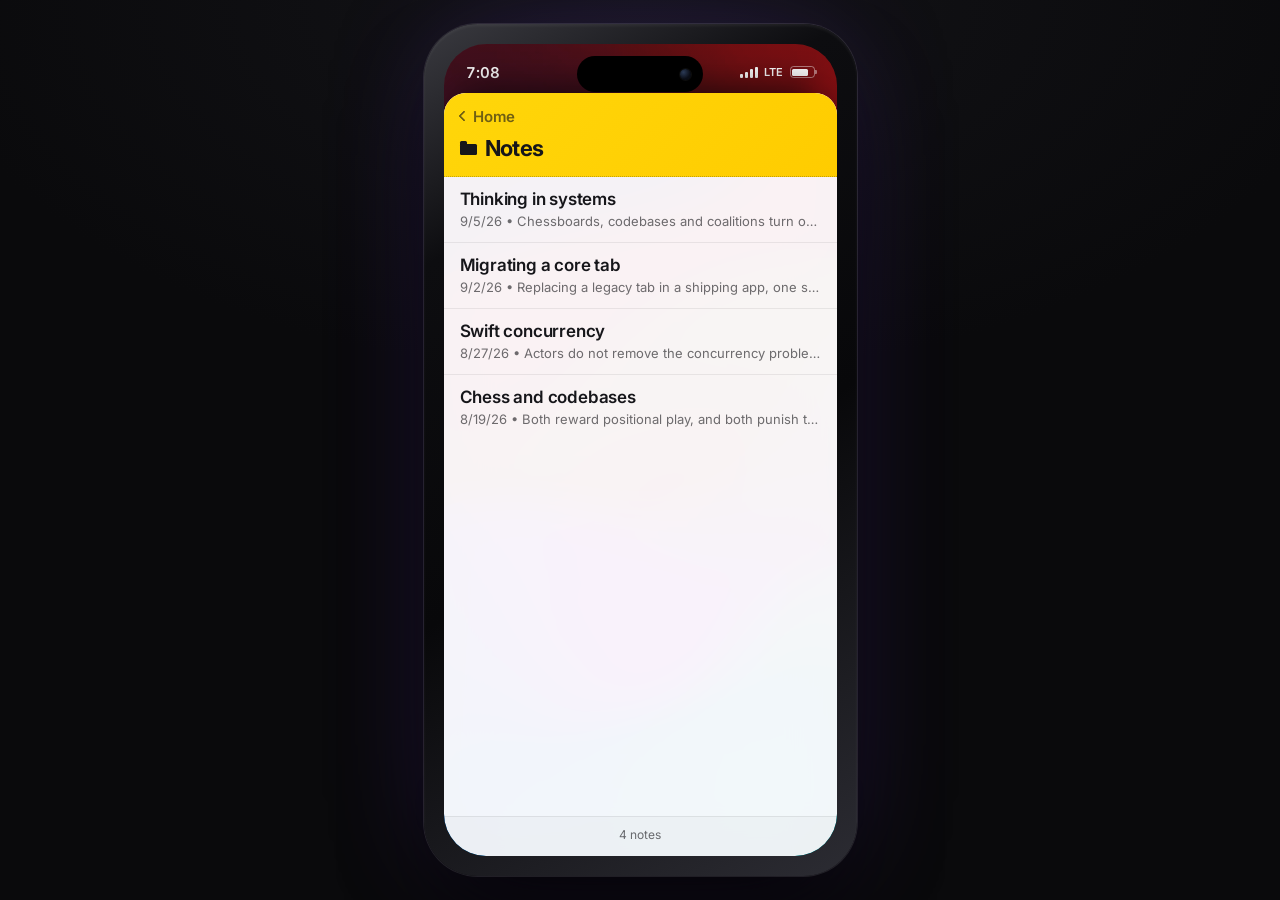
==== commit 1797a490: "Drop the MVVM placeholder, cut the boilerplate intros, add a sticky nav bar Three changes Zain asked" ====
--- a/notes/index.html
+++ b/notes/index.html
@@ -77,25 +77,25 @@
             <li class="note-row">
               <a class="note-row-link" href="thinking-in-systems/">
                 <span class="note-row-title">Thinking in systems</span>
-                <span class="note-row-meta"><time datetime="2026-09-05">9/5/26</time> &#8226; Placeholder. Chessboards, codebases and coalitions turn out to be the same problem wearing different clothes.</span>
+                <span class="note-row-meta"><time datetime="2026-09-05">9/5/26</time> &#8226; Chessboards, codebases and coalitions turn out to be the same problem wearing different clothes.</span>
               </a>
             </li>
             <li class="note-row">
-              <a class="note-row-link" href="mvvm-vs-mvc-vs-viper/">
-                <span class="note-row-title">MVVM vs MVC vs VIPER</span>
-                <span class="note-row-meta"><time datetime="2026-09-02">9/2/26</time> &#8226; Placeholder. The architecture argument is mostly an argument about where you are willing to put the mess.</span>
+              <a class="note-row-link" href="migrating-a-core-tab/">
+                <span class="note-row-title">Migrating a core tab</span>
+                <span class="note-row-meta"><time datetime="2026-09-02">9/2/26</time> &#8226; Replacing a legacy tab in a shipping app, one screen at a time, without a rewrite anyone had to approve.</span>
               </a>
             </li>
             <li class="note-row">
               <a class="note-row-link" href="swift-concurrency/">
                 <span class="note-row-title">Swift concurrency</span>
-                <span class="note-row-meta"><time datetime="2026-08-27">8/27/26</time> &#8226; Placeholder. Actors do not remove the concurrency problem, they move it to the boundary where you can see it.</span>
+                <span class="note-row-meta"><time datetime="2026-08-27">8/27/26</time> &#8226; Actors do not remove the concurrency problem, they move it to the boundary where you can see it.</span>
               </a>
             </li>
             <li class="note-row">
               <a class="note-row-link" href="chess-and-codebases/">
                 <span class="note-row-title">Chess and codebases</span>
-                <span class="note-row-meta"><time datetime="2026-08-19">8/19/26</time> &#8226; Placeholder. Both reward positional play, and both punish the move that only works if nothing else changes.</span>
+                <span class="note-row-meta"><time datetime="2026-08-19">8/19/26</time> &#8226; Both reward positional play, and both punish the move that only works if nothing else changes.</span>
               </a>
             </li>
           </ul>
--- a/styles.css
+++ b/styles.css
@@ -1192,26 +1192,77 @@
   margin: 0 auto;
 }
 
-/* --- Hero --------------------------------------------------------------- */
-
-.reader-hero {
-  padding-top: clamp(26px, 6vw, 64px);
-  padding-bottom: clamp(34px, 7vw, 76px);
-}
-
-.reader-back {
+/* --- Navigation bar ------------------------------------------------------
+   Sticky, so the way back is reachable at any scroll position. The article
+   otherwise reads as a page you have been dropped onto rather than a screen
+   you pushed onto a stack, which is the wrong end of the illusion to lose.
+
+   The title swap is progressive: `position: sticky` and the back link are
+   pure CSS, and reader.js only adds the condensed title. With the script
+   blocked you still get a working bar.
+   ------------------------------------------------------------------------ */
+
+.reader-bar {
+  position: sticky;
+  top: 0;
+  z-index: 10;
+  padding: 0 max(22px, env(safe-area-inset-left));
+  background: rgba(14, 10, 22, 0.62);
+  -webkit-backdrop-filter: blur(24px) saturate(180%);
+  backdrop-filter: blur(24px) saturate(180%);
+  border-bottom: 1px solid rgba(255, 255, 255, 0.10);
+}
+
+.reader-bar-col {
+  display: flex;
+  align-items: center;
+  gap: 12px;
+  max-width: 52ch;
+  height: 52px;
+  margin: 0 auto;
+}
+
+.reader-bar-back {
   display: inline-flex;
   align-items: center;
   gap: 6px;
-  margin-bottom: clamp(20px, 4vw, 34px);
+  flex-shrink: 0;
   font-size: var(--t-subhead);
   font-weight: 600;
-  color: var(--ink-2);        /* 5.7:1 worst case over the veiled wallpaper */
+  color: var(--ink-2);
   transition: color var(--dur-tap) var(--ease-out);
 }
 
 @media (hover: hover) {
-  .reader-back:hover { color: var(--ink); }
+  .reader-bar-back:hover { color: var(--ink); }
+}
+
+/* Sits out of the way until the hero title has scrolled under the bar. */
+.reader-bar-title {
+  min-width: 0;
+  font-size: var(--t-footnote);
+  font-weight: 600;
+  color: var(--ink);
+  white-space: nowrap;
+  overflow: hidden;
+  text-overflow: ellipsis;
+  opacity: 0;
+  transform: translateY(6px);
+  transition:
+    opacity 220ms var(--ease-out),
+    transform 220ms var(--ease-out);
+}
+
+.reader-bar.is-condensed .reader-bar-title {
+  opacity: 1;
+  transform: none;
+}
+
+/* --- Hero --------------------------------------------------------------- */
+
+.reader-hero {
+  padding-top: clamp(22px, 5vw, 52px);
+  padding-bottom: clamp(34px, 7vw, 76px);
 }
 
 .reader-title {
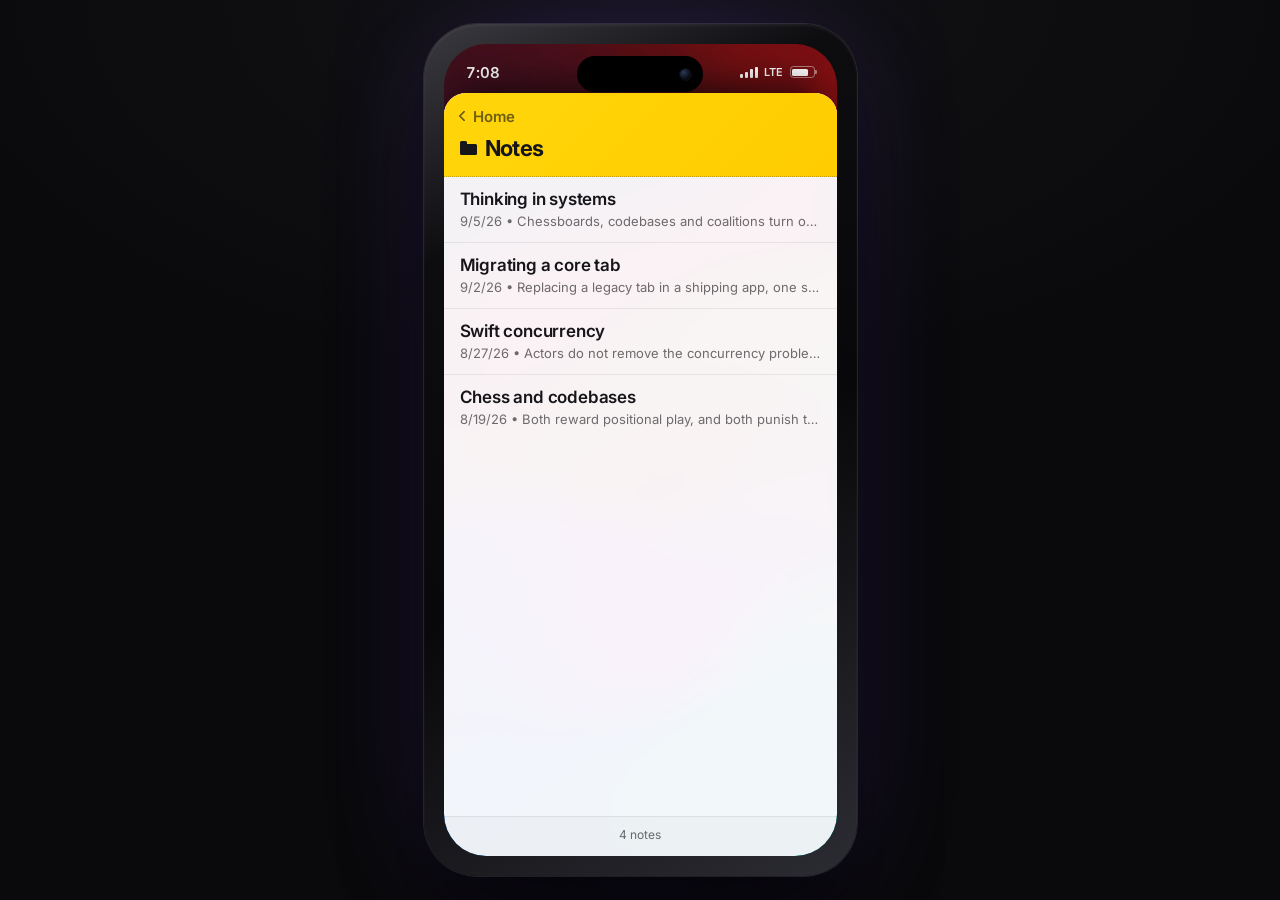
==== commit a95821b6: "Remove both remaining reasons the wallpaper can come unstuck on iOS Moving the filter onto a child o" ====
--- a/notes/index.html
+++ b/notes/index.html
@@ -32,7 +32,7 @@
   <link rel="preconnect" href="https://fonts.googleapis.com">
   <link rel="preconnect" href="https://fonts.gstatic.com" crossorigin>
   <link href="https://fonts.googleapis.com/css2?family=Inter:wght@400;500;600;700&display=swap" rel="stylesheet">
-  <link rel="stylesheet" href="../styles.css">
+  <link rel="stylesheet" href="../styles.css?v=2fa0c2c7">
 
   <script type="application/ld+json">
   {
@@ -45,6 +45,8 @@
   </script>
 </head>
 <body>
+  <div class="home-wall" aria-hidden="true"></div>
+
   <div class="stage">
     <div class="phone-frame">
       <div class="dynamic-island" aria-hidden="true">
@@ -106,6 +108,6 @@
     </div>
   </div>
 
-  <script src="../clock.js"></script>
+  <script src="../clock.js?v=0480e326"></script>
 </body>
 </html>
--- a/styles.css
+++ b/styles.css
@@ -8,21 +8,16 @@
   /* --- Wallpaper -------------------------------------------------------- */
   /* The stock iOS wallpaper. It is what makes this read as an iPhone rather
      than a generic phone, so it stays. */
-  --wall: url('assets/wallpaper.jpg') center / cover no-repeat;
-  /* The image has a near-white band across the middle, exactly where the
-     Connect and Tools rows sit, and that band sets the legibility floor.
-
-     Most of the taming is done by the filter rather than the scrim, because a
-     black scrim desaturates as it darkens — it washes the wallpaper toward
-     grey — whereas contrast() compresses the bright band while lifting the
-     shadows, and saturate() puts the colour back. Measured against the source
-     image, this combination is 35% brighter and 26% more colourful than a flat
-     scrim alone, at the same worst-case contrast.
-
-     White app labels sit at 4.57:1 here (AA is 4.5:1). Raising brightness or
-     dropping the scrim goes under it — re-measure rather than adjusting by
-     eye. */
-  --wall-filter: saturate(1.45) contrast(0.8) brightness(0.72);
+  --wall: url('assets/wallpaper-tuned.jpg') center / cover no-repeat;
+  /* The image ships pre-filtered. The CSS filter it replaces promoted the
+     wallpaper into its own composited layer, and on iOS Safari that layer
+     stopped tracking the viewport: a fixed wallpaper drifted as the page
+     scrolled, exposing bands of page background above and below it. Baking it
+     also stops the browser re-filtering a full-screen image every frame.
+
+     tools/wallpaper.py holds the values and the reasoning. White app labels
+     sit at 4.70:1 over the scrim below (AA is 4.5:1) — re-measure there rather
+     than adjusting by eye. */
   --wall-scrim:
     linear-gradient(
       180deg,
@@ -141,7 +136,6 @@
   background-image: radial-gradient(80% 60% at 50% 0%, var(--void-lift) 0%, var(--void) 70%);
   -webkit-font-smoothing: antialiased;
   -moz-osx-font-smoothing: grayscale;
-  overflow-x: hidden;
 }
 
 img { display: block; max-width: 100%; height: auto; }
@@ -174,6 +168,7 @@
 
 .stage {
   position: relative;
+  z-index: 1;              /* above .home-wall on mobile */
   display: flex;
   align-items: center;
   justify-content: center;
@@ -269,12 +264,40 @@
 
 .screen::-webkit-scrollbar { display: none; }
 
+/* The mobile wallpaper. Off on desktop, where the frame clips the wallpaper to
+   the screen's rounded rect and .screen's own pseudo-elements do the job.
+
+   Structured deliberately: the fixed element carries no filter, and the filter
+   sits on a child. A filter on a fixed element promotes it to its own
+   composited layer in WebKit, which stops it tracking the viewport on iOS
+   Safari — it scrolls with the document and exposes a band above it. This is
+   the same shape as .reader-wall, which never had the problem. */
+.home-wall {
+  display: none;
+  position: fixed;
+  inset: 0;
+  z-index: 0;
+  pointer-events: none;
+}
+
+.home-wall::before,
+.home-wall::after {
+  content: "";
+  position: absolute;
+  inset: 0;
+}
+
+.home-wall::before {
+  background: var(--wall);
+}
+
+.home-wall::after { background: var(--wall-scrim); }
+
 .screen::before {
   content: "";
   position: absolute;
   inset: 0;
   background: var(--wall);
-  filter: var(--wall-filter);
   z-index: -2;
 }
 
@@ -1167,7 +1190,6 @@
 
 .reader-wall::before {
   background: var(--wall);
-  filter: var(--wall-filter);
 }
 
 .reader-wall::after { background: var(--read-veil), var(--wall-scrim); }
@@ -1513,20 +1535,63 @@
   text-wrap: pretty;
 }
 
+/* The way back out of the article, and the only route to the rest of the site
+   from here — so it is a button rather than the footnote-sized text link it
+   started as. Same shape as .detail-dismiss on the home screen, which is
+   already this site's language for "leave this view".
+
+   #58a6ff rather than the iOS system blue: on this tinted fill the system
+   blue measures 4.52:1, which clears AA by nothing at all. This is 6.53:1. */
 .reader-home {
-  margin-top: clamp(24px, 4vw, 34px);
-  font-size: var(--t-footnote);
-  color: var(--ink-2);
+  margin-top: clamp(26px, 5vw, 40px);
 }
 
 .reader-home a {
-  color: var(--ink-2);
-  text-decoration: underline;
-  text-underline-offset: 3px;
-  text-decoration-color: rgba(255, 255, 255, 0.28);
-}
-
-.reader-home a:hover { color: var(--ink); text-decoration-color: var(--ink-2); }
+  display: flex;
+  align-items: center;
+  justify-content: center;
+  gap: 10px;
+  padding: 15px 22px;
+  border-radius: 16px;
+  font-size: var(--t-headline);
+  font-weight: 600;
+  color: #58a6ff;
+  background: rgba(10, 132, 255, 0.16);
+  box-shadow: inset 0 0 0 1px rgba(88, 166, 255, 0.22);
+  transition:
+    background var(--dur-tap) var(--ease-out),
+    transform var(--dur-tap) var(--ease-out);
+}
+
+@media (hover: hover) {
+  .reader-home a:hover { background: rgba(10, 132, 255, 0.26); }
+}
+
+.reader-home a:active { transform: scale(0.985); }
+
+/* A four-icon grid — the thing being returned to, not a generic house.
+   One 7px tile plus three box-shadow copies at a 10px pitch. */
+.reader-home-glyph {
+  position: relative;
+  width: 17px;
+  height: 17px;
+  flex-shrink: 0;
+}
+
+.reader-home-glyph::before {
+  content: "";
+  position: absolute;
+  top: 0;
+  left: 0;
+  width: 7px;
+  height: 7px;
+  border-radius: 2px;
+  background: currentColor;
+  box-shadow:
+    10px 0 0 currentColor,
+    0 10px 0 currentColor,
+    10px 10px 0 currentColor;
+}
 
 @media (max-width: 360px) {
   .reader-hero,
@@ -1642,12 +1707,19 @@
     grid-template-rows: auto auto 1fr auto;
   }
 
-  /* The wallpaper is fixed so it does not slide away as the page scrolls. */
+  /* The wallpaper moves out to .home-wall here. Fixing the screen's own
+     pseudo-elements did not survive iOS Safari: a filter on a fixed element
+     promotes it to its own composited layer, which stops tracking the viewport
+     and scrolls with the document instead, sliding the top edge down and
+     leaving a black band above it. The article pages never had this because
+     .reader-wall keeps the filter on a child of the fixed element rather than
+     on the fixed element itself, which is the shape .home-wall copies. */
   .screen::before,
   .screen::after {
-    position: fixed;
-    inset: 0;
+    display: none;
   }
+
+  .home-wall { display: block; }
 
   /* Kept on mobile, as it was originally: the clock and indicators are what
      make the page read as a phone once the frame is gone. */
